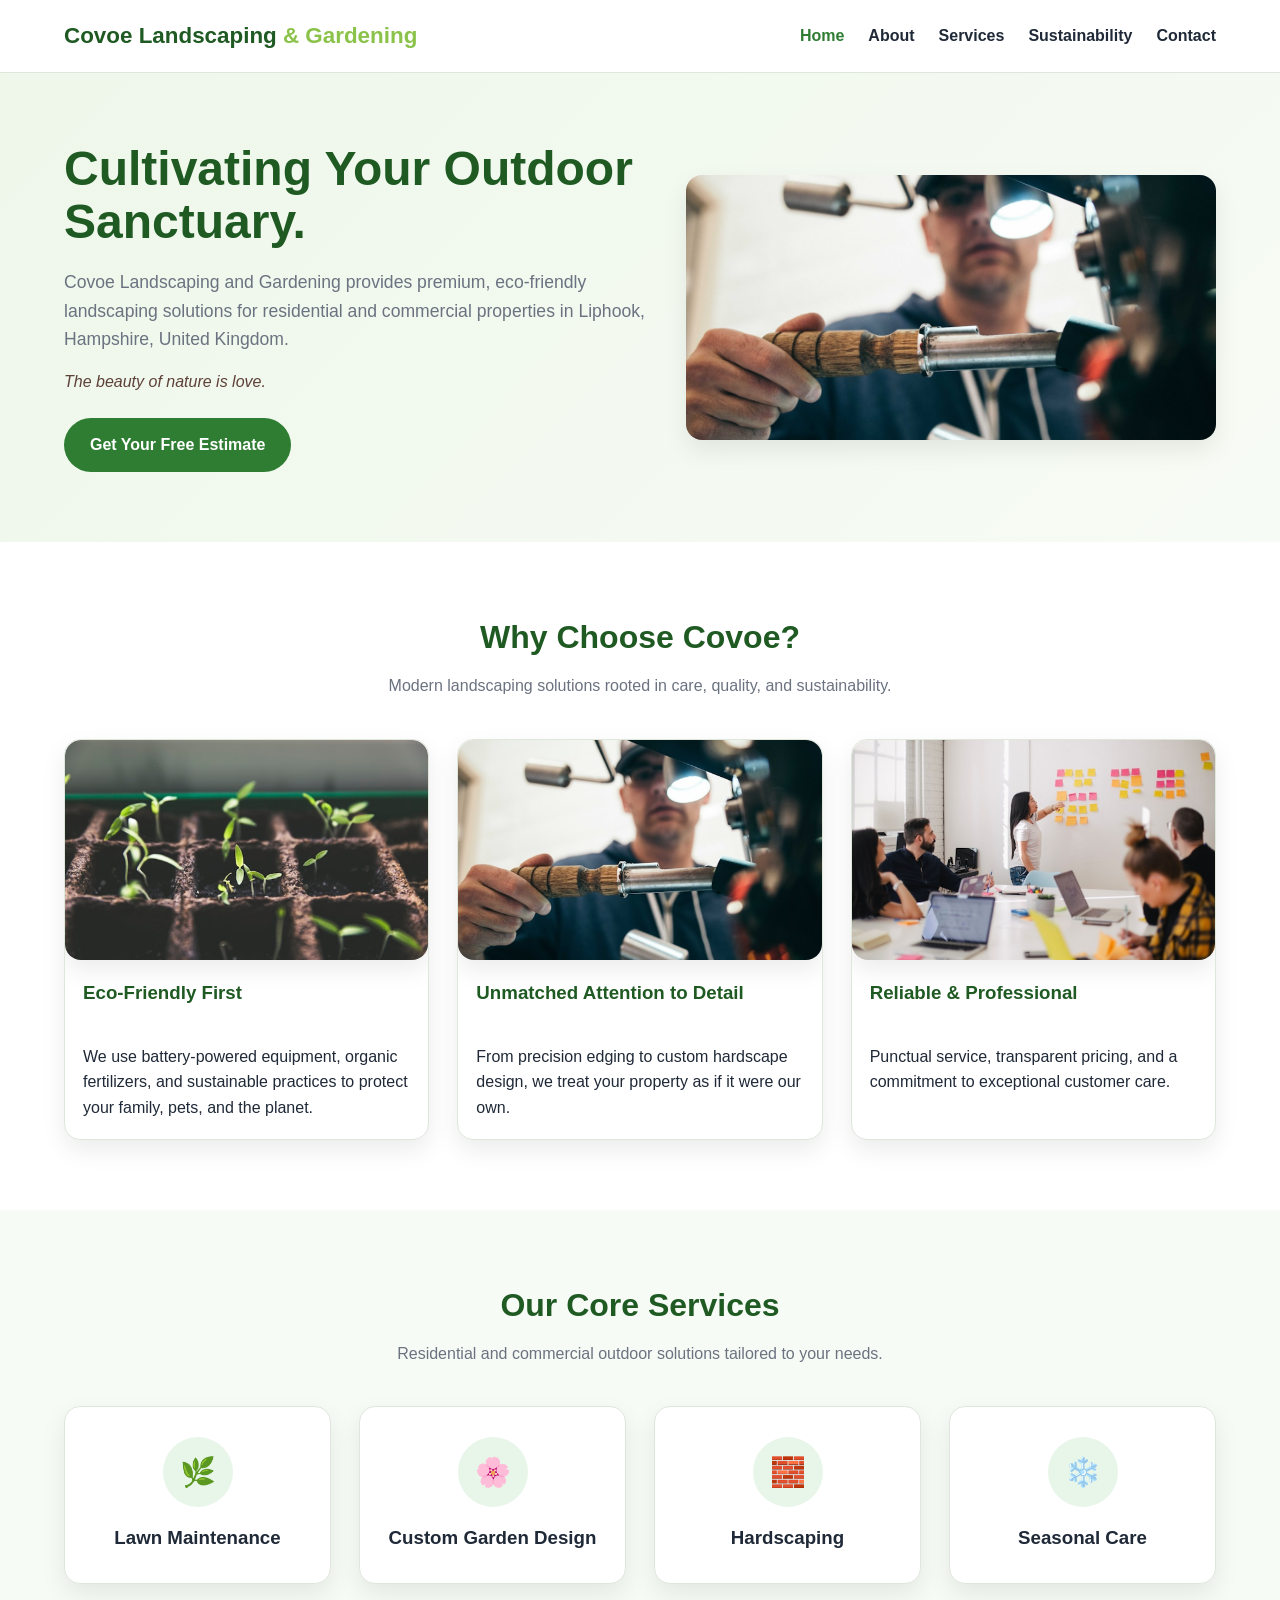
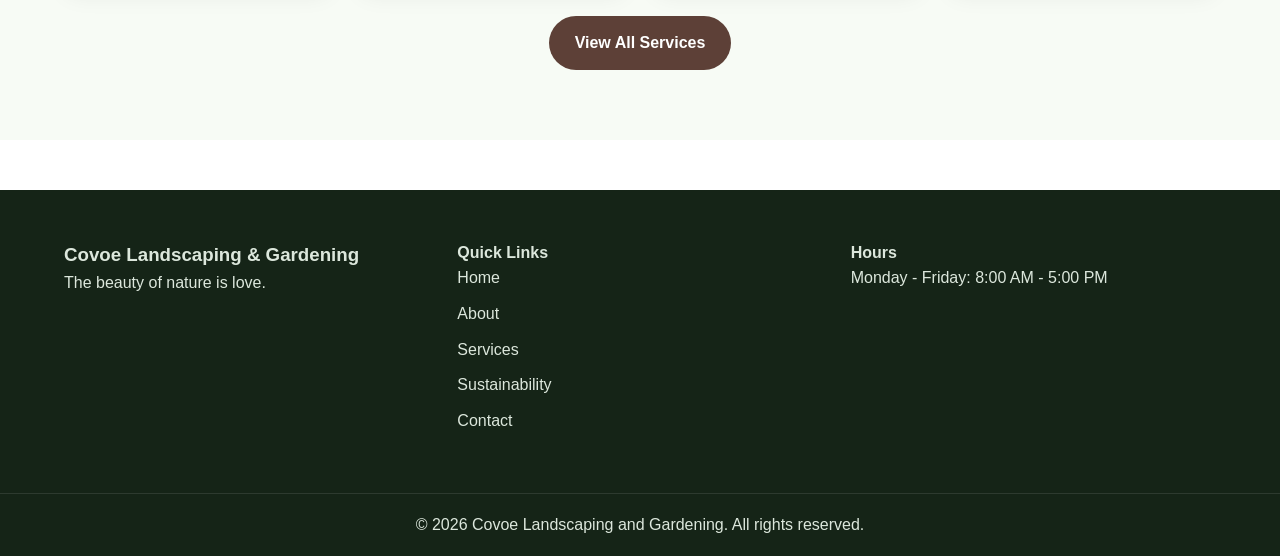
==== index.html @ 763a0f54 "Add full website with business details, images, and maps - Add founder name: Gift Nyamadzawo - Add p" ====
<!DOCTYPE html>
<html lang="en">
<head>
  <meta charset="UTF-8" />
  <meta name="viewport" content="width=device-width, initial-scale=1.0" />
  <meta name="description" content="Covoe Landscaping and Gardening provides premium, eco-friendly landscaping solutions for residential and commercial properties." />
  <title>Covoe Landscaping and Gardening | Home</title>
  <link rel="stylesheet" href="css/style.css" />
</head>
<body>
  <header class="site-header">
    <div class="container nav-container">
      <a href="index.html" class="logo">Covoe Landscaping <span>& Gardening</span></a>
      <button class="menu-toggle" id="menu-toggle" aria-label="Toggle Menu">☰</button>
      <nav class="nav" id="nav">
        <ul>
          <li><a href="index.html" class="active">Home</a></li>
          <li><a href="about.html">About</a></li>
          <li><a href="services.html">Services</a></li>
          <li><a href="sustainability.html">Sustainability</a></li>
          <li><a href="contact.html">Contact</a></li>
        </ul>
      </nav>
    </div>
  </header>

  <main>
    <section class="hero">
      <div class="hero-overlay"></div>
      <div class="container hero-content">
        <div class="hero-text">
          <h1>Cultivating Your Outdoor Sanctuary.</h1>
          <p class="subheadline">
            Covoe Landscaping and Gardening provides premium, eco-friendly landscaping
            solutions for residential and commercial properties in Liphook, Hampshire, United Kingdom.
          </p>
          <p class="tagline">The beauty of nature is love.</p>
          <a href="contact.html" class="btn btn-primary">Get Your Free Estimate</a>
        </div>
        <div class="hero-image">
          <img src="images/hero-placeholder.jpg" alt="Hero banner placeholder for landscaped lawn and hardscaping" />
        </div>
      </div>
    </section>

    <section class="section">
      <div class="container">
        <div class="section-title">
          <h2>Why Choose Covoe?</h2>
          <p>Modern landscaping solutions rooted in care, quality, and sustainability.</p>
        </div>

        <div class="feature-grid">
          <article class="feature-card">
            <img src="images/eco-placeholder.jpg" alt="Placeholder image for eco-friendly landscaping" />
            <h3>Eco-Friendly First</h3>
            <p>
              We use battery-powered equipment, organic fertilizers, and sustainable
              practices to protect your family, pets, and the planet.
            </p>
          </article>

          <article class="feature-card">
            <img src="images/detail-placeholder.jpg" alt="Placeholder image for detailed lawn edging and stone walkway" />
            <h3>Unmatched Attention to Detail</h3>
            <p>
              From precision edging to custom hardscape design, we treat your property
              as if it were our own.
            </p>
          </article>

          <article class="feature-card">
            <img src="images/professional-placeholder.jpg" alt="Placeholder image for professional landscaping team" />
            <h3>Reliable & Professional</h3>
            <p>
              Punctual service, transparent pricing, and a commitment to exceptional
              customer care.
            </p>
          </article>
        </div>
      </div>
    </section>

    <section class="section section-light">
      <div class="container">
        <div class="section-title">
          <h2>Our Core Services</h2>
          <p>Residential and commercial outdoor solutions tailored to your needs.</p>
        </div>

        <div class="services-grid">
          <div class="service-box">
            <div class="icon-circle">🌿</div>
            <h3>Lawn Maintenance</h3>
          </div>
          <div class="service-box">
            <div class="icon-circle">🌸</div>
            <h3>Custom Garden Design</h3>
          </div>
          <div class="service-box">
            <div class="icon-circle">🧱</div>
            <h3>Hardscaping</h3>
          </div>
          <div class="service-box">
            <div class="icon-circle">❄️</div>
            <h3>Seasonal Care</h3>
          </div>
        </div>

        <div class="center">
          <a href="services.html" class="btn btn-secondary">View All Services</a>
        </div>
      </div>
    </section>
  </main>

  <footer class="site-footer">
    <div class="container footer-grid">
      <div>
        <h3>Covoe Landscaping & Gardening</h3>
        <p>The beauty of nature is love.</p>
      </div>
      <div>
        <h4>Quick Links</h4>
        <ul class="footer-links">
          <li><a href="index.html">Home</a></li>
          <li><a href="about.html">About</a></li>
          <li><a href="services.html">Services</a></li>
          <li><a href="sustainability.html">Sustainability</a></li>
          <li><a href="contact.html">Contact</a></li>
        </ul>
      </div>
      <div>
        <h4>Hours</h4>
        <ul class="footer-links">
          <li>Monday - Friday: 8:00 AM - 5:00 PM</li>
        </ul>
      </div>
    </div>
    <div class="footer-bottom">
      <p>&copy; 2026 Covoe Landscaping and Gardening. All rights reserved.</p>
    </div>
  </footer>

  <script src="js/script.js"></script>
</body>
</html>
---- css/style.css ----
:root {
  --primary: #2e7d32;
  --primary-dark: #1f5a23;
  --secondary: #8bc34a;
  --accent: #5d4037;
  --light: #f7fbf5;
  --white: #ffffff;
  --text: #1f2937;
  --muted: #6b7280;
  --border: #dfe7dd;
  --shadow: 0 10px 25px rgba(0, 0, 0, 0.08);
  --radius: 16px;
  --max-width: 1200px;
  --transition: 0.3s ease;
}

* {
  margin: 0;
  padding: 0;
  box-sizing: border-box;
}

html {
  scroll-behavior: smooth;
}

body {
  font-family: Arial, Helvetica, sans-serif;
  color: var(--text);
  background: var(--white);
  line-height: 1.6;
}

img {
  max-width: 100%;
  display: block;
}

a {
  text-decoration: none;
  color: inherit;
}

ul {
  list-style: none;
}

.container {
  width: 90%;
  max-width: var(--max-width);
  margin: 0 auto;
}

.site-header {
  position: sticky;
  top: 0;
  z-index: 1000;
  background: rgba(255, 255, 255, 0.96);
  border-bottom: 1px solid var(--border);
  backdrop-filter: blur(8px);
}

.nav-container {
  display: flex;
  justify-content: space-between;
  align-items: center;
  padding: 18px 0;
}

.logo {
  font-size: 1.4rem;
  font-weight: 800;
  color: var(--primary-dark);
}

.logo span {
  color: var(--secondary);
}

.nav ul {
  display: flex;
  gap: 24px;
  align-items: center;
}

.nav a {
  color: var(--text);
  font-weight: 600;
  transition: var(--transition);
}

.nav a:hover,
.nav a.active {
  color: var(--primary);
}

.menu-toggle {
  display: none;
  font-size: 1.8rem;
  background: none;
  border: none;
  cursor: pointer;
}

.hero {
  background: linear-gradient(135deg, #eef7ea, #f7fbf5);
  padding: 70px 0;
}

.hero-content {
  display: grid;
  grid-template-columns: 1.1fr 1fr;
  gap: 40px;
  align-items: center;
}

.hero-text h1 {
  font-size: 3rem;
  line-height: 1.1;
  margin-bottom: 20px;
  color: var(--primary-dark);
}

.subheadline {
  font-size: 1.1rem;
  color: var(--muted);
  margin-bottom: 16px;
}

.tagline {
  font-style: italic;
  color: var(--accent);
  margin-bottom: 24px;
}

.hero-image img,
.rounded-image,
.wide-banner-image,
.feature-card img,
.service-detail-card img {
  border-radius: var(--radius);
  box-shadow: var(--shadow);
  object-fit: cover;
}

.wide-banner-image {
  width: 100%;
  max-height: 420px;
}

.section {
  padding: 70px 0;
}

.section-light {
  background: var(--light);
}

.section-title {
  text-align: center;
  margin-bottom: 40px;
}

.section-title h2 {
  font-size: 2rem;
  color: var(--primary-dark);
  margin-bottom: 10px;
}

.section-title p {
  color: var(--muted);
}

.feature-grid,
.services-grid,
.service-detail-grid,
.footer-grid,
.contact-grid,
.two-column {
  display: grid;
  gap: 28px;
}

.feature-grid {
  grid-template-columns: repeat(3, 1fr);
}

.feature-card,
.service-box,
.service-detail-card,
.info-card,
.contact-info-box,
.mission-box {
  background: var(--white);
  border: 1px solid var(--border);
  border-radius: var(--radius);
  box-shadow: var(--shadow);
}

.feature-card {
  overflow: hidden;
}

.feature-card img {
  width: 100%;
  height: 220px;
}

.feature-card h3,
.service-detail-card h2,
.info-card h3,
.contact-info-box h3,
.mission-box h3 {
  color: var(--primary-dark);
}

.feature-card h3,
.feature-card p,
.service-detail-card h2,
.service-detail-card p,
.info-card,
.contact-info-box,
.mission-box {
  padding: 18px;
}

.services-grid {
  grid-template-columns: repeat(4, 1fr);
}

.service-box {
  padding: 30px 20px;
  text-align: center;
  transition: transform var(--transition);
}

.service-box:hover {
  transform: translateY(-6px);
}

.icon-circle {
  width: 70px;
  height: 70px;
  margin: 0 auto 16px;
  border-radius: 50%;
  display: grid;
  place-items: center;
  background: #e8f5e9;
  font-size: 1.8rem;
}

.page-banner {
  padding: 80px 0 40px;
  background: linear-gradient(135deg, #f3f9ef, #ffffff);
  text-align: center;
}

.page-banner h1 {
  color: var(--primary-dark);
  font-size: 2.4rem;
  margin-bottom: 10px;
}

.page-banner p {
  color: var(--muted);
}

.two-column {
  grid-template-columns: 1fr 1fr;
  align-items: start;
}

.service-detail-grid {
  grid-template-columns: repeat(2, 1fr);
}

.service-detail-card {
  overflow: hidden;
}

.service-detail-card img {
  width: 100%;
  height: 240px;
}

.info-card {
  margin-top: 18px;
}

.center {
  text-align: center;
  margin-top: 32px;
}

.btn {
  display: inline-block;
  padding: 14px 26px;
  border-radius: 999px;
  font-weight: 700;
  transition: var(--transition);
  border: none;
  cursor: pointer;
}

.btn-primary {
  background: var(--primary);
  color: var(--white);
}

.btn-primary:hover {
  background: var(--primary-dark);
}

.btn-secondary {
  background: var(--accent);
  color: var(--white);
}

.btn-secondary:hover {
  background: #4a3028;
}

.contact-grid {
  grid-template-columns: 1fr 1fr;
  align-items: start;
}

.map-container {
  border-radius: var(--radius);
  box-shadow: var(--shadow);
  overflow: hidden;
  margin-bottom: 20px;
}

.map-container iframe {
  border-radius: var(--radius);
}

.contact-form {
  background: var(--white);
  padding: 28px;
  border-radius: var(--radius);
  box-shadow: var(--shadow);
  border: 1px solid var(--border);
}

.form-group {
  margin-bottom: 18px;
}

.form-group label {
  display: block;
  font-weight: 700;
  margin-bottom: 8px;
}

.form-group input,
.form-group select,
.form-group textarea {
  width: 100%;
  padding: 14px;
  border: 1px solid #cfd8cc;
  border-radius: 12px;
  font-size: 1rem;
}

.form-group input:focus,
.form-group select:focus,
.form-group textarea:focus {
  border-color: var(--primary);
  outline: none;
}

.error-message {
  display: block;
  color: #c62828;
  margin-top: 6px;
  font-size: 0.9rem;
}

.form-status {
  margin-top: 15px;
  font-weight: bold;
}

.site-footer {
  background: #152417;
  color: #dce7dc;
  margin-top: 50px;
}

.footer-grid {
  grid-template-columns: repeat(3, 1fr);
  padding: 50px 0;
}

.footer-links li {
  margin-bottom: 10px;
}

.footer-links a:hover {
  color: var(--secondary);
}

.footer-bottom {
  text-align: center;
  padding: 18px 0;
  border-top: 1px solid rgba(255, 255, 255, 0.1);
}

@media (max-width: 992px) {
  .hero-content,
  .feature-grid,
  .services-grid,
  .service-detail-grid,
  .footer-grid,
  .contact-grid,
  .two-column {
    grid-template-columns: 1fr 1fr;
  }

  .services-grid {
    grid-template-columns: repeat(2, 1fr);
  }
}

@media (max-width: 768px) {
  .menu-toggle {
    display: block;
  }

  .nav {
    position: absolute;
    top: 72px;
    right: 5%;
    width: 260px;
    background: var(--white);
    border-radius: 12px;
    box-shadow: var(--shadow);
    border: 1px solid var(--border);
    display: none;
  }

  .nav.open {
    display: block;
  }

  .nav ul {
    flex-direction: column;
    padding: 16px;
    gap: 16px;
  }

  .hero-content,
  .feature-grid,
  .services-grid,
  .service-detail-grid,
  .footer-grid,
  .contact-grid,
  .two-column {
    grid-template-columns: 1fr;
  }

  .hero-text h1 {
    font-size: 2.2rem;
  }

  .page-banner h1 {
    font-size: 1.9rem;
  }
}
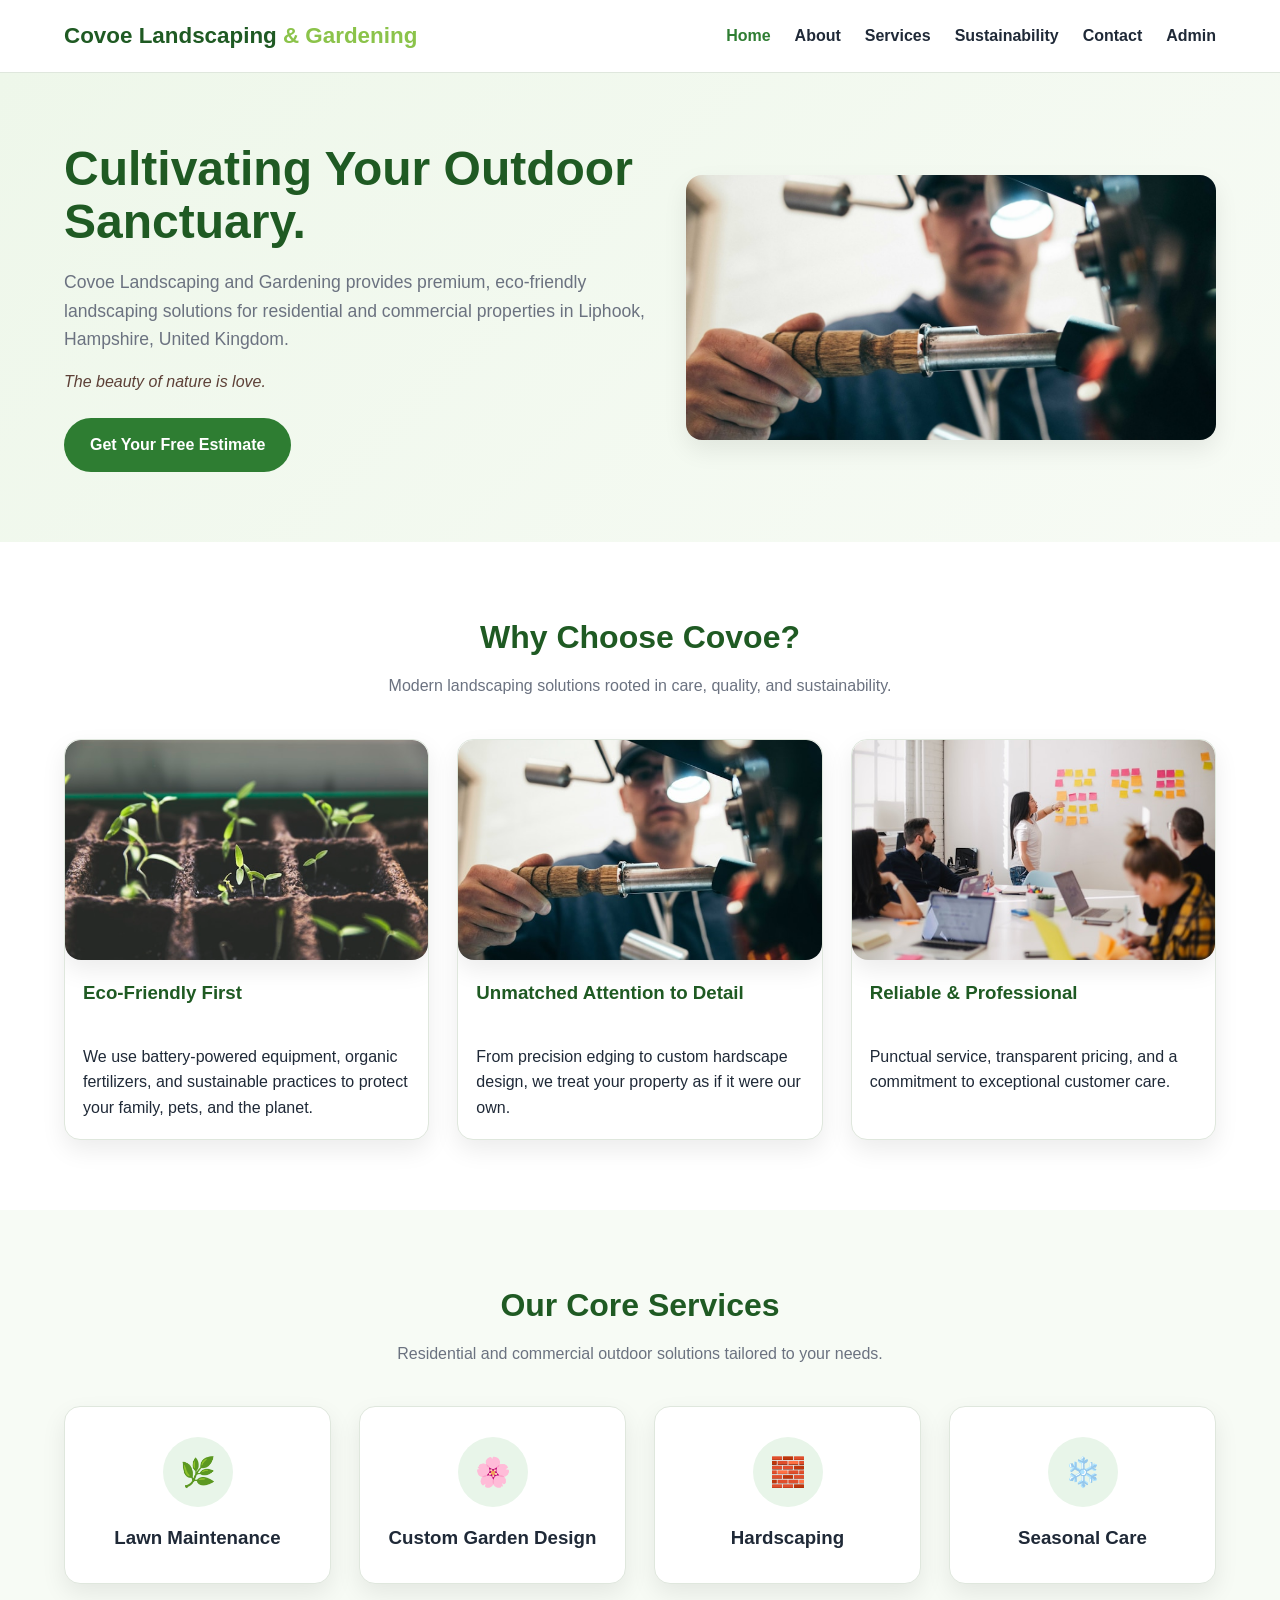
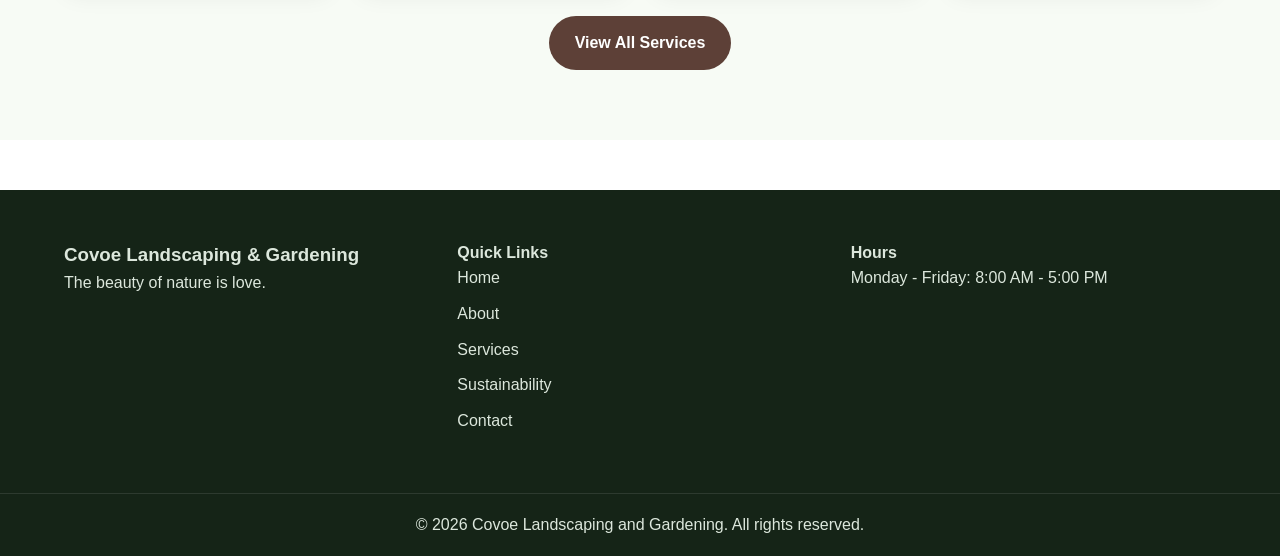
==== commit 63665a6a: "Add Image Management Admin Panel - Create admin.html with interactive image upload interface - Add d" ====
--- a/index.html
+++ b/index.html
@@ -19,6 +19,7 @@
           <li><a href="services.html">Services</a></li>
           <li><a href="sustainability.html">Sustainability</a></li>
           <li><a href="contact.html">Contact</a></li>
+          <li><a href="admin.html">Admin</a></li>
         </ul>
       </nav>
     </div>
